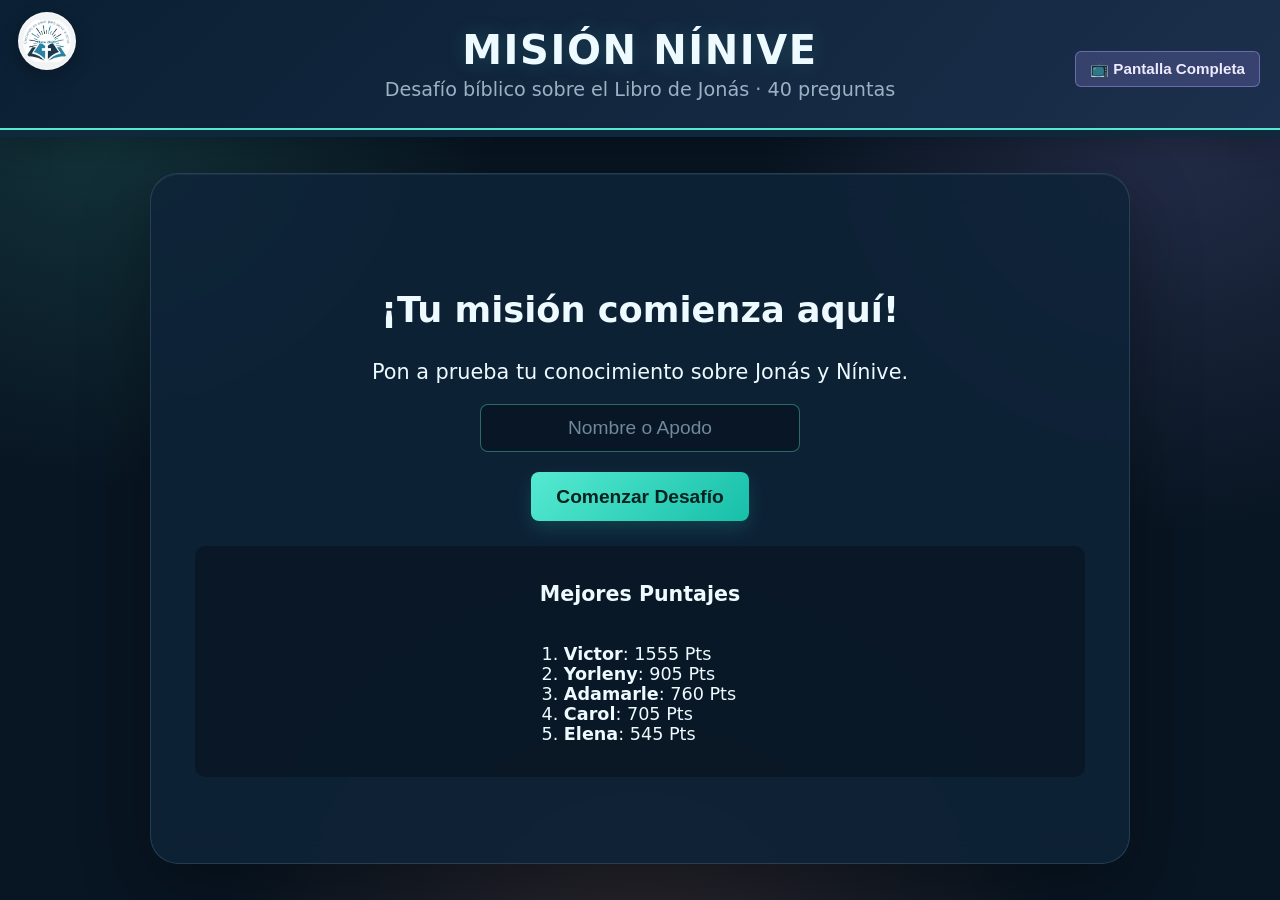
==== index.html @ 6a7923e5 "Conectar ranking compartido con Supabase" ====
<!DOCTYPE html>
<html lang="es">
<head>
<meta charset="UTF-8">
<meta name="viewport" content="width=device-width, initial-scale=1.0">
<title>Misión Nínive · Desafío Bíblico sobre Jonás</title>

<style>
/* ========= CONFIGURACIÓN GLOBAL Y ESCALADO ARMÓNICO ========= */
* {
    box-sizing: border-box;
}

html, body {
    height: 100%;
    margin: 0;
    padding: 0;
}

body {
    font-family: 'Segoe UI', Tahoma, Geneva, Verdana, sans-serif;
    background: linear-gradient(135deg, #ffd9e6 0%, #ffb6c9 35%, #f582ae 70%, #d9578f 100%);
    background-attachment: fixed;
    color: #5c1a3a;
    text-align: center;
    overflow-x: hidden;
    display: flex;
    flex-direction: column;
    justify-content: space-between;
}

header {
    background: linear-gradient(135deg, #e0578f, #c8447a);
    padding: clamp(10px, 2vh, 25px) 15px;
    box-shadow: 0 4px 20px rgba(140,20,70,.35);
    position: relative;
    flex-shrink: 0;
    border-bottom: 4px solid #ffe0a3;
}

h1 {
    margin: 0;
    color: #fff3d6;
    font-size: clamp(1.3rem, 3.5vw, 2.5rem);
    text-shadow: 0 3px 4px rgba(0,0,0,0.25);
}

header p {
    margin: 5px 0 0 0;
    color: #ffe9f2;
    font-size: clamp(0.8rem, 1.5vw, 1.2rem);
}

#barra-progreso-contenedor {
    width: 100%;
    height: clamp(4px, 0.8vh, 8px);
    background: #7a1f4d;
    position: relative;
    flex-shrink: 0;
}

#barra-progreso {
    height: 100%;
    width: 0%;
    background: linear-gradient(90deg, #ffd166, #ff6fa5);
    transition: width 0.4s ease;
}

/* ========= CONTENEDOR PRINCIPAL ========= */
#contenedor {
    width: 95%;
    max-width: 1200px;
    margin: auto;
    padding: clamp(10px, 2vw, 30px);
    flex-grow: 1;
    display: flex;
    flex-direction: column;
    justify-content: center;
}

.fade-in {
    animation: fadeIn 0.4s ease forwards;
}
@keyframes fadeIn {
    from { opacity: 0; transform: translateY(10px); }
    to { opacity: 1; transform: translateY(0); }
}

/* ========= ELEMENTOS DEL JUEGO ========= */
#nivel {
    font-size: clamp(1rem, 2vw, 1.5rem);
    color: #8a1150;
    margin-bottom: 6px;
    font-weight: bold;
}

#puntaje {
    font-size: clamp(1rem, 1.8vw, 1.4rem);
    margin-bottom: 10px;
    background: rgba(255,255,255,0.55);
    display: inline-block;
    padding: 6px 18px;
    border-radius: 20px;
    color: #8a1150;
    box-shadow: 0 2px 8px rgba(140,20,70,0.15);
}

#temporizador {
    font-size: clamp(2.2rem, 5vw, 4rem);
    color: #d9578f;
    margin-bottom: 10px;
    font-weight: bold;
    text-shadow: 0 0 12px rgba(217,87,143,0.4);
    line-height: 1;
}

.tiempo-critico {
    animation: pulso 0.9s infinite alternate;
    color: #c8102e !important;
}
@keyframes pulso {
    from { transform: scale(1); }
    to { transform: scale(1.12); }
}

#pregunta {
    font-size: clamp(1.2rem, 2.8vw, 2.2rem);
    margin: clamp(10px, 2vh, 25px) 0;
    font-weight: 600;
    line-height: 1.35;
    color: #6d1240;
}

/* ========= OPCIONES Y BOTONES ESCALABLES ========= */
.opcion {
    display: block;
    width: 100%;
    max-width: 850px;
    margin: clamp(6px, 1.2vh, 14px) auto;
    padding: clamp(12px, 2vh, 20px);
    border: 2px solid #f2a6c4;
    border-radius: 14px;
    background: #fff5f9;
    color: #7a1f4d;
    font-size: clamp(1rem, 2vw, 1.35rem);
    cursor: pointer;
    transition: all 0.2s ease;
    box-shadow: 0 4px 6px rgba(140,20,70,0.1);
}

.opcion:hover:not(:disabled) {
    background: #ffe0ec;
    border-color: #d9578f;
    transform: translateY(-2px);
    box-shadow: 0 6px 12px rgba(140,20,70,0.2);
}

.correcta {
    background: #6bbf8e !important;
    border-color: #6bbf8e !important;
    color: #ffffff !important;
}

.incorrecta {
    background: #e35d78 !important;
    border-color: #e35d78 !important;
    color: #ffffff !important;
}

button, .btn-accion {
    padding: clamp(8px, 1.5vh, 16px) clamp(16px, 2vw, 32px);
    border: none;
    border-radius: 8px;
    cursor: pointer;
    margin: 5px;
    font-size: clamp(0.9rem, 1.5vw, 1.2rem);
    background: linear-gradient(135deg, #ffd166, #ffb84d);
    color: #6d1240;
    font-weight: bold;
    transition: all 0.2s;
    box-shadow: 0 3px 8px rgba(140,20,70,0.2);
}

button:hover:not(:disabled), .btn-accion:hover:not(:disabled) {
    background: linear-gradient(135deg, #ffe0a3, #ffd166);
    box-shadow: 0 4px 12px rgba(140,20,70,0.3);
}

#siguiente {
    display: none;
    background: linear-gradient(135deg, #ff8fb3, #e0578f);
    color: #fff3d6;
    font-size: clamp(1.1rem, 2vw, 1.5rem);
    padding: clamp(10px, 1.8vh, 18px) clamp(20px, 3vw, 40px);
    margin-top: 15px;
}

.panel-comodines {
    display: flex;
    justify-content: center;
    gap: 10px;
    flex-wrap: wrap;
    margin-bottom: 10px;
}

.comodin {
    background: linear-gradient(135deg, #ffe0a3, #ffd166);
    color: #6d1240;
    font-weight: bold;
    border-radius: 20px;
    padding: clamp(6px, 1vh, 10px) clamp(12px, 1.5vw, 20px);
    font-size: clamp(0.85rem, 1.3vw, 1.1rem);
}

#resultado {
    margin-top: 15px;
    font-size: clamp(1rem, 2vw, 1.3rem);
    font-weight: bold;
    color: #6d1240;
}

.caja-explicacion {
    background: rgba(255, 245, 249, 0.95);
    border-left: 5px solid #d9578f;
    padding: clamp(10px, 1.5vh, 18px);
    margin: 15px auto;
    max-width: 850px;
    border-radius: 0 8px 8px 0;
    text-align: left;
    font-size: clamp(0.9rem, 1.6vw, 1.15rem);
    line-height: 1.4;
    color: #6d1240;
    box-shadow: 0 2px 10px rgba(140,20,70,0.12);
}

.btn-fullscreen {
    position: absolute;
    right: 15px;
    top: 50%;
    transform: translateY(-50%);
    background: linear-gradient(135deg, #ffe0a3, #ffd166);
    color: #6d1240;
    border: none;
    padding: 8px 14px;
    font-size: clamp(0.75rem, 1.2vw, 0.95rem);
    border-radius: 6px;
    font-weight: bold;
    cursor: pointer;
}

.caja-votacion-envivo {
    background: linear-gradient(135deg, #fff0f6, #ffe0ec);
    padding: clamp(12px, 2vh, 20px);
    border-radius: 12px;
    margin: 15px auto;
    max-width: 650px;
    box-shadow: 0 6px 20px rgba(140,20,70,0.25);
    border: 2px solid #ffd166;
    color: #6d1240;
}

#ranking {
    margin-top: 20px;
    background: rgba(255,255,255,0.5);
    padding: 15px;
    border-radius: 10px;
    font-size: clamp(0.9rem, 1.5vw, 1.1rem);
    color: #6d1240;
}

.input-nombre {
    padding: 12px;
    font-size: clamp(1rem, 1.8vw, 1.2rem);
    border-radius: 8px;
    border: 2px solid #f2a6c4;
    background: #fff5f9;
    color: #6d1240;
    margin-bottom: 15px;
    width: 80%;
    max-width: 320px;
    text-align: center;
}

.bono-aviso {
    color: #2a8a5f;
    font-size: clamp(0.85rem, 1.4vw, 1rem);
    font-weight: bold;
    display: block;
    margin-top: 5px;
}

/* ========= NUEVA IDENTIDAD VISUAL: MISIÓN NÍNIVE ========= */
:root {
    --noche: #081522;
    --panel: rgba(15, 36, 56, 0.86);
    --panel-claro: rgba(24, 52, 77, 0.9);
    --turquesa: #55ead1;
    --turquesa-profundo: #17bfa9;
    --coral: #ff8d70;
    --lavanda: #a99cff;
    --texto: #edfaff;
    --texto-suave: #9bb2c4;
}

html { background: var(--noche); }

body {
    background:
        radial-gradient(circle at 8% 10%, rgba(85, 234, 209, 0.15), transparent 28%),
        radial-gradient(circle at 92% 12%, rgba(169, 156, 255, 0.18), transparent 30%),
        radial-gradient(circle at 50% 110%, rgba(255, 141, 112, 0.15), transparent 36%),
        var(--noche);
    color: var(--texto);
    font-family: Inter, ui-sans-serif, system-ui, -apple-system, BlinkMacSystemFont, "Segoe UI", sans-serif;
}

body::before,
body::after { display: none; }

header {
    background: linear-gradient(135deg, rgba(10, 31, 51, 0.97), rgba(28, 47, 76, 0.97));
    border-bottom: 2px solid var(--turquesa);
    box-shadow: 0 10px 35px rgba(0, 0, 0, 0.3);
    padding: clamp(18px, 3vh, 32px) 15px;
}

.logo-esquina {
    position: absolute;
    top: 12px;
    left: 18px;
    width: 58px;
    height: 58px;
    padding: 4px;
    object-fit: contain;
    border: 1px solid rgba(255, 255, 255, 0.5);
    border-radius: 50%;
    background: rgba(255, 255, 255, 0.95);
    box-shadow: 0 5px 18px rgba(0, 0, 0, 0.25);
}

header h1,
header p { padding-left: 72px; padding-right: 72px; }

h1 {
    color: var(--texto);
    letter-spacing: 0.04em;
    text-shadow: 0 0 22px rgba(85, 234, 209, 0.16);
}

header p { color: var(--texto-suave); }

#barra-progreso-contenedor { height: 7px; background: #10283c; }

#barra-progreso {
    background: linear-gradient(90deg, var(--turquesa), var(--lavanda), var(--coral));
    box-shadow: 0 0 16px rgba(85, 234, 209, 0.55);
}

#contenedor {
    max-width: 980px;
    margin: clamp(18px, 4vh, 45px) auto;
    padding: clamp(20px, 4vw, 44px);
    border: 1px solid rgba(143, 193, 214, 0.18);
    border-radius: 28px;
    background: var(--panel);
    box-shadow: 0 24px 70px rgba(0, 0, 0, 0.3), inset 0 1px 0 rgba(255, 255, 255, 0.06);
    backdrop-filter: blur(16px);
}

#nivel,
#puntaje { color: var(--turquesa) !important; }

#puntaje {
    background: rgba(85, 234, 209, 0.1);
    border: 1px solid rgba(85, 234, 209, 0.2);
    box-shadow: none;
}

#temporizador {
    color: var(--coral);
    text-shadow: 0 0 22px rgba(255, 141, 112, 0.38);
}

#pregunta {
    color: var(--texto) !important;
    font-weight: 700;
    letter-spacing: -0.02em;
}

#contenedor h1,
#contenedor h2,
#contenedor h3,
#contenedor p { color: var(--texto) !important; }

#contenedor > .fade-in > div[style*="color"] {
    color: var(--turquesa) !important;
}

.opcion {
    max-width: 780px;
    border: 1px solid rgba(143, 193, 214, 0.22);
    background: var(--panel-claro);
    color: var(--texto);
    box-shadow: 0 8px 20px rgba(0, 0, 0, 0.16);
    text-align: left;
}

.opcion:hover:not(:disabled) {
    background: rgba(36, 78, 101, 0.95);
    border-color: var(--turquesa);
    box-shadow: 0 8px 24px rgba(85, 234, 209, 0.14);
}

.correcta { background: #168b78 !important; border-color: var(--turquesa) !important; }
.incorrecta { background: #b94e56 !important; border-color: var(--coral) !important; }

button,
.btn-accion {
    background: linear-gradient(135deg, var(--turquesa), var(--turquesa-profundo));
    color: #06221f;
    box-shadow: 0 8px 18px rgba(23, 191, 169, 0.2);
}

button:hover:not(:disabled),
.btn-accion:hover:not(:disabled) {
    background: linear-gradient(135deg, #91f6e5, var(--turquesa));
    box-shadow: 0 10px 24px rgba(85, 234, 209, 0.28);
}

#siguiente {
    background: linear-gradient(135deg, var(--coral), #ee668b);
    color: white;
    box-shadow: 0 8px 20px rgba(255, 141, 112, 0.24);
}

.panel-comodines { margin: 20px 0; }

.comodin {
    background: rgba(169, 156, 255, 0.16);
    border: 1px solid rgba(169, 156, 255, 0.5);
    color: #ddd8ff;
    box-shadow: none;
}

.comodin:hover:not(:disabled) { background: rgba(169, 156, 255, 0.3); }

#resultado,
.caja-explicacion,
#ranking { color: var(--texto) !important; }

.caja-explicacion,
#ranking {
    background: rgba(8, 21, 34, 0.7);
    border-color: var(--turquesa);
    box-shadow: none;
}

.caja-explicacion strong,
.bono-aviso { color: var(--turquesa) !important; }

.input-nombre {
    border: 1px solid rgba(85, 234, 209, 0.4);
    background: rgba(8, 21, 34, 0.8);
    color: var(--texto);
}

.input-nombre::placeholder { color: #6f899d; }

.btn-fullscreen {
    background: rgba(169, 156, 255, 0.2);
    border: 1px solid rgba(169, 156, 255, 0.45);
    color: #eeeaff;
    box-shadow: none;
}

@media (max-width: 600px) {
    #contenedor { width: calc(100% - 20px); border-radius: 20px; }
    .logo-esquina { top: 10px; left: 10px; width: 48px; height: 48px; }
    header h1,
    header p { padding-left: 58px; padding-right: 58px; }
}

@media (max-width: 600px) {
    header { padding: 12px 5px; }
    .btn-fullscreen { position: relative; right: auto; top: auto; transform: none; margin-top: 6px; display: inline-block; }
}
</style>
</head>

<body>

<header>
    <img class="logo-esquina" src="logo.png" alt="Logo Creciendo en amor para servir a otros">
    <h1>MISIÓN NÍNIVE</h1>
    <p>Desafío bíblico sobre el Libro de Jonás · 40 preguntas</p>
    <button class="btn-fullscreen" onclick="toggleFullscreen()">📺 Pantalla Completa</button>
</header>
<div id="barra-progreso-contenedor"><div id="barra-progreso"></div></div>

<div id="contenedor" class="fade-in"></div>

<script>

eval(new TextDecoder().decode(Uint8Array.from(atob('[base64]/SGFjaWEgZMOzbmRlIGRlY2lkacOzIGlyIEpvbsOhcyBlbiBsdWdhciBkZSBvYmVkZWNlciBhIERpb3M/[base64]/[base64]/[base64]/[base64]/[base64]/[base64]/QSBxdcOpIGNpdWRhZCBmdWUgZW52aWFkbyBKb27DoXMgcGFyYSBwcmVkaWNhciBlbCBtZW5zYWplIGRlIERpb3M/[base64]/[base64]/[base64]/[base64]/[base64]/Q8OzbW8gZGVzY3JpYmUgSm9uw6FzIHN1IGxpYmVyYWNpw7NuIGRlbCB2aWVudHJlIGRlbCBwZXo/[base64]/Q8OzbW8gcmVhY2Npb25hcm9uIGxvcyBoYWJpdGFudGVzIGRlIE7DrW5pdmUgYWwgbWVuc2FqZSBkZSBKb27DoXM/[base64]/[base64]/[base64]/[base64]/[base64]/[base64]/[base64]/UXXDqSBvY3VycmnDsyBjb24gbGEgcGxhbnRhIGRlIHJpY2lubyBxdWUgRGlvcyBoaXpvIGNyZWNlciBwYXJhIGRhciBzb21icmEgYSBKb27DoXM/[base64]/[base64]/[base64]/[base64]/[base64]/[base64]/[base64]'), c => c.charCodeAt(0))));
</script>
</body>
</html>
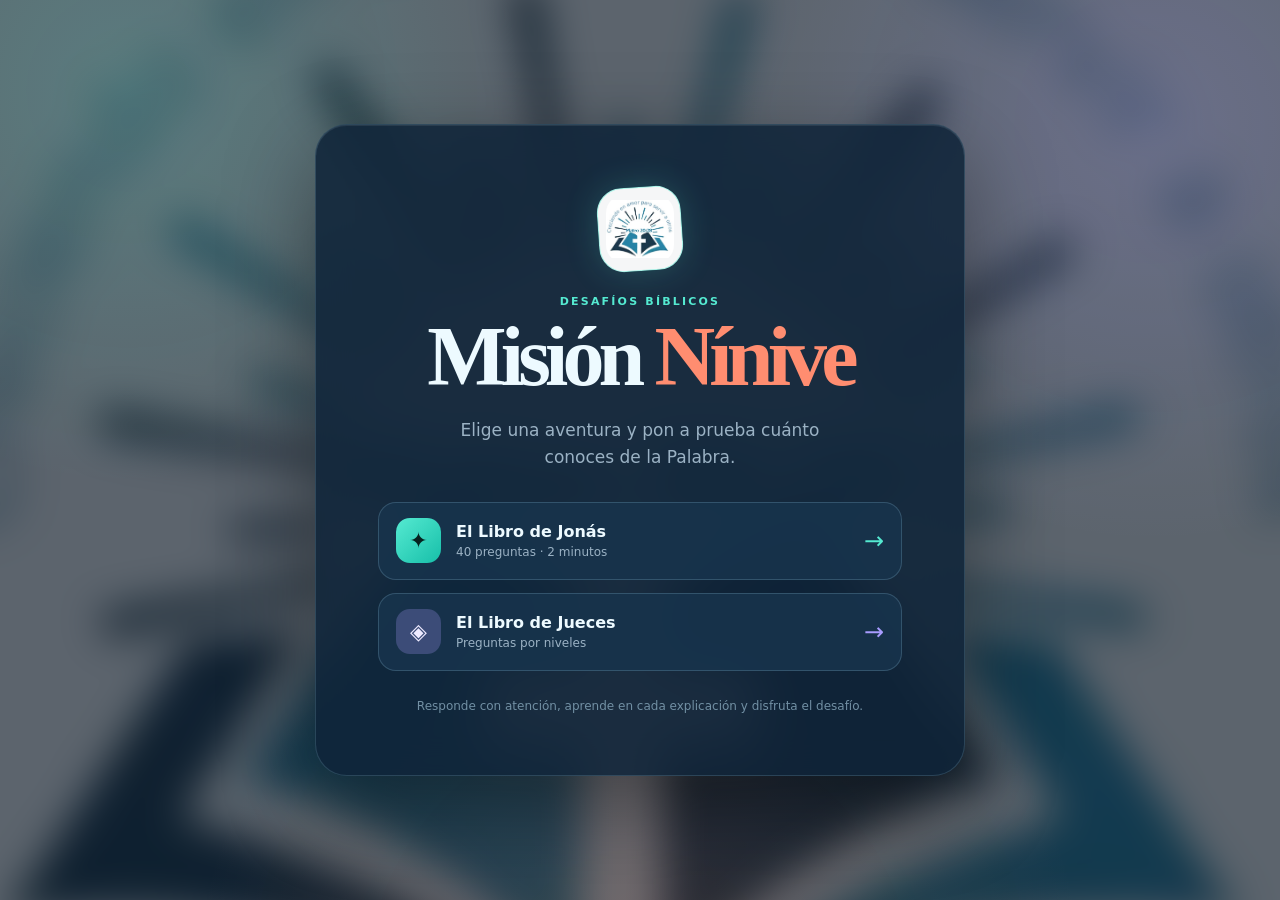
==== commit 237b8c4e: "Agregar portada y desafío del Libro de Jueces" ====
--- a/index.html
+++ b/index.html
@@ -1,507 +1,36 @@
-<!DOCTYPE html>
+<!doctype html>
 <html lang="es">
 <head>
-<meta charset="UTF-8">
-<meta name="viewport" content="width=device-width, initial-scale=1.0">
-<title>Misión Nínive · Desafío Bíblico sobre Jonás</title>
+    <meta charset="UTF-8">
+    <meta name="viewport" content="width=device-width, initial-scale=1.0">
+    <meta name="description" content="Misión Nínive: desafíos bíblicos sobre Jonás y Jueces.">
+    <title>Misión Nínive · Desafíos bíblicos</title>
+    <link rel="icon" type="image/png" href="logo.png?v=3">
+    <link rel="stylesheet" href="portal.css">
+</head>
+<body>
+    <main class="portal-shell">
+        <section class="portal-card" aria-labelledby="portal-title">
+            <div class="brand-chip"><img src="logo.png" alt="Creciendo en amor para servir a otros"></div>
+            <p class="eyebrow">DESAFÍOS BÍBLICOS</p>
+            <h1 id="portal-title">Misión <span>Nínive</span></h1>
+            <p class="lead">Elige una aventura y pon a prueba cuánto conoces de la Palabra.</p>
 
-<style>
-/* ========= CONFIGURACIÓN GLOBAL Y ESCALADO ARMÓNICO ========= */
-* {
-    box-sizing: border-box;
-}
+            <div class="game-options">
+                <a class="game-option game-option-primary" href="jonas.html">
+                    <span class="option-icon">✦</span>
+                    <span class="option-copy"><strong>El Libro de Jonás</strong><small>40 preguntas · 2 minutos</small></span>
+                    <span class="arrow" aria-hidden="true">→</span>
+                </a>
+                <a class="game-option game-option-secondary" href="jueces.html">
+                    <span class="option-icon">◈</span>
+                    <span class="option-copy"><strong>El Libro de Jueces</strong><small>Preguntas por niveles</small></span>
+                    <span class="arrow" aria-hidden="true">→</span>
+                </a>
+            </div>
 
-html, body {
-    height: 100%;
-    margin: 0;
-    padding: 0;
-}
-
-body {
-    font-family: 'Segoe UI', Tahoma, Geneva, Verdana, sans-serif;
-    background: linear-gradient(135deg, #ffd9e6 0%, #ffb6c9 35%, #f582ae 70%, #d9578f 100%);
-    background-attachment: fixed;
-    color: #5c1a3a;
-    text-align: center;
-    overflow-x: hidden;
-    display: flex;
-    flex-direction: column;
-    justify-content: space-between;
-}
-
-header {
-    background: linear-gradient(135deg, #e0578f, #c8447a);
-    padding: clamp(10px, 2vh, 25px) 15px;
-    box-shadow: 0 4px 20px rgba(140,20,70,.35);
-    position: relative;
-    flex-shrink: 0;
-    border-bottom: 4px solid #ffe0a3;
-}
-
-h1 {
-    margin: 0;
-    color: #fff3d6;
-    font-size: clamp(1.3rem, 3.5vw, 2.5rem);
-    text-shadow: 0 3px 4px rgba(0,0,0,0.25);
-}
-
-header p {
-    margin: 5px 0 0 0;
-    color: #ffe9f2;
-    font-size: clamp(0.8rem, 1.5vw, 1.2rem);
-}
-
-#barra-progreso-contenedor {
-    width: 100%;
-    height: clamp(4px, 0.8vh, 8px);
-    background: #7a1f4d;
-    position: relative;
-    flex-shrink: 0;
-}
-
-#barra-progreso {
-    height: 100%;
-    width: 0%;
-    background: linear-gradient(90deg, #ffd166, #ff6fa5);
-    transition: width 0.4s ease;
-}
-
-/* ========= CONTENEDOR PRINCIPAL ========= */
-#contenedor {
-    width: 95%;
-    max-width: 1200px;
-    margin: auto;
-    padding: clamp(10px, 2vw, 30px);
-    flex-grow: 1;
-    display: flex;
-    flex-direction: column;
-    justify-content: center;
-}
-
-.fade-in {
-    animation: fadeIn 0.4s ease forwards;
-}
-@keyframes fadeIn {
-    from { opacity: 0; transform: translateY(10px); }
-    to { opacity: 1; transform: translateY(0); }
-}
-
-/* ========= ELEMENTOS DEL JUEGO ========= */
-#nivel {
-    font-size: clamp(1rem, 2vw, 1.5rem);
-    color: #8a1150;
-    margin-bottom: 6px;
-    font-weight: bold;
-}
-
-#puntaje {
-    font-size: clamp(1rem, 1.8vw, 1.4rem);
-    margin-bottom: 10px;
-    background: rgba(255,255,255,0.55);
-    display: inline-block;
-    padding: 6px 18px;
-    border-radius: 20px;
-    color: #8a1150;
-    box-shadow: 0 2px 8px rgba(140,20,70,0.15);
-}
-
-#temporizador {
-    font-size: clamp(2.2rem, 5vw, 4rem);
-    color: #d9578f;
-    margin-bottom: 10px;
-    font-weight: bold;
-    text-shadow: 0 0 12px rgba(217,87,143,0.4);
-    line-height: 1;
-}
-
-.tiempo-critico {
-    animation: pulso 0.9s infinite alternate;
-    color: #c8102e !important;
-}
-@keyframes pulso {
-    from { transform: scale(1); }
-    to { transform: scale(1.12); }
-}
-
-#pregunta {
-    font-size: clamp(1.2rem, 2.8vw, 2.2rem);
-    margin: clamp(10px, 2vh, 25px) 0;
-    font-weight: 600;
-    line-height: 1.35;
-    color: #6d1240;
-}
-
-/* ========= OPCIONES Y BOTONES ESCALABLES ========= */
-.opcion {
-    display: block;
-    width: 100%;
-    max-width: 850px;
-    margin: clamp(6px, 1.2vh, 14px) auto;
-    padding: clamp(12px, 2vh, 20px);
-    border: 2px solid #f2a6c4;
-    border-radius: 14px;
-    background: #fff5f9;
-    color: #7a1f4d;
-    font-size: clamp(1rem, 2vw, 1.35rem);
-    cursor: pointer;
-    transition: all 0.2s ease;
-    box-shadow: 0 4px 6px rgba(140,20,70,0.1);
-}
-
-.opcion:hover:not(:disabled) {
-    background: #ffe0ec;
-    border-color: #d9578f;
-    transform: translateY(-2px);
-    box-shadow: 0 6px 12px rgba(140,20,70,0.2);
-}
-
-.correcta {
-    background: #6bbf8e !important;
-    border-color: #6bbf8e !important;
-    color: #ffffff !important;
-}
-
-.incorrecta {
-    background: #e35d78 !important;
-    border-color: #e35d78 !important;
-    color: #ffffff !important;
-}
-
-button, .btn-accion {
-    padding: clamp(8px, 1.5vh, 16px) clamp(16px, 2vw, 32px);
-    border: none;
-    border-radius: 8px;
-    cursor: pointer;
-    margin: 5px;
-    font-size: clamp(0.9rem, 1.5vw, 1.2rem);
-    background: linear-gradient(135deg, #ffd166, #ffb84d);
-    color: #6d1240;
-    font-weight: bold;
-    transition: all 0.2s;
-    box-shadow: 0 3px 8px rgba(140,20,70,0.2);
-}
-
-button:hover:not(:disabled), .btn-accion:hover:not(:disabled) {
-    background: linear-gradient(135deg, #ffe0a3, #ffd166);
-    box-shadow: 0 4px 12px rgba(140,20,70,0.3);
-}
-
-#siguiente {
-    display: none;
-    background: linear-gradient(135deg, #ff8fb3, #e0578f);
-    color: #fff3d6;
-    font-size: clamp(1.1rem, 2vw, 1.5rem);
-    padding: clamp(10px, 1.8vh, 18px) clamp(20px, 3vw, 40px);
-    margin-top: 15px;
-}
-
-.panel-comodines {
-    display: flex;
-    justify-content: center;
-    gap: 10px;
-    flex-wrap: wrap;
-    margin-bottom: 10px;
-}
-
-.comodin {
-    background: linear-gradient(135deg, #ffe0a3, #ffd166);
-    color: #6d1240;
-    font-weight: bold;
-    border-radius: 20px;
-    padding: clamp(6px, 1vh, 10px) clamp(12px, 1.5vw, 20px);
-    font-size: clamp(0.85rem, 1.3vw, 1.1rem);
-}
-
-#resultado {
-    margin-top: 15px;
-    font-size: clamp(1rem, 2vw, 1.3rem);
-    font-weight: bold;
-    color: #6d1240;
-}
-
-.caja-explicacion {
-    background: rgba(255, 245, 249, 0.95);
-    border-left: 5px solid #d9578f;
-    padding: clamp(10px, 1.5vh, 18px);
-    margin: 15px auto;
-    max-width: 850px;
-    border-radius: 0 8px 8px 0;
-    text-align: left;
-    font-size: clamp(0.9rem, 1.6vw, 1.15rem);
-    line-height: 1.4;
-    color: #6d1240;
-    box-shadow: 0 2px 10px rgba(140,20,70,0.12);
-}
-
-.btn-fullscreen {
-    position: absolute;
-    right: 15px;
-    top: 50%;
-    transform: translateY(-50%);
-    background: linear-gradient(135deg, #ffe0a3, #ffd166);
-    color: #6d1240;
-    border: none;
-    padding: 8px 14px;
-    font-size: clamp(0.75rem, 1.2vw, 0.95rem);
-    border-radius: 6px;
-    font-weight: bold;
-    cursor: pointer;
-}
-
-.caja-votacion-envivo {
-    background: linear-gradient(135deg, #fff0f6, #ffe0ec);
-    padding: clamp(12px, 2vh, 20px);
-    border-radius: 12px;
-    margin: 15px auto;
-    max-width: 650px;
-    box-shadow: 0 6px 20px rgba(140,20,70,0.25);
-    border: 2px solid #ffd166;
-    color: #6d1240;
-}
-
-#ranking {
-    margin-top: 20px;
-    background: rgba(255,255,255,0.5);
-    padding: 15px;
-    border-radius: 10px;
-    font-size: clamp(0.9rem, 1.5vw, 1.1rem);
-    color: #6d1240;
-}
-
-.input-nombre {
-    padding: 12px;
-    font-size: clamp(1rem, 1.8vw, 1.2rem);
-    border-radius: 8px;
-    border: 2px solid #f2a6c4;
-    background: #fff5f9;
-    color: #6d1240;
-    margin-bottom: 15px;
-    width: 80%;
-    max-width: 320px;
-    text-align: center;
-}
-
-.bono-aviso {
-    color: #2a8a5f;
-    font-size: clamp(0.85rem, 1.4vw, 1rem);
-    font-weight: bold;
-    display: block;
-    margin-top: 5px;
-}
-
-/* ========= NUEVA IDENTIDAD VISUAL: MISIÓN NÍNIVE ========= */
-:root {
-    --noche: #081522;
-    --panel: rgba(15, 36, 56, 0.86);
-    --panel-claro: rgba(24, 52, 77, 0.9);
-    --turquesa: #55ead1;
-    --turquesa-profundo: #17bfa9;
-    --coral: #ff8d70;
-    --lavanda: #a99cff;
-    --texto: #edfaff;
-    --texto-suave: #9bb2c4;
-}
-
-html { background: var(--noche); }
-
-body {
-    background:
-        radial-gradient(circle at 8% 10%, rgba(85, 234, 209, 0.15), transparent 28%),
-        radial-gradient(circle at 92% 12%, rgba(169, 156, 255, 0.18), transparent 30%),
-        radial-gradient(circle at 50% 110%, rgba(255, 141, 112, 0.15), transparent 36%),
-        var(--noche);
-    color: var(--texto);
-    font-family: Inter, ui-sans-serif, system-ui, -apple-system, BlinkMacSystemFont, "Segoe UI", sans-serif;
-}
-
-body::before,
-body::after { display: none; }
-
-header {
-    background: linear-gradient(135deg, rgba(10, 31, 51, 0.97), rgba(28, 47, 76, 0.97));
-    border-bottom: 2px solid var(--turquesa);
-    box-shadow: 0 10px 35px rgba(0, 0, 0, 0.3);
-    padding: clamp(18px, 3vh, 32px) 15px;
-}
-
-.logo-esquina {
-    position: absolute;
-    top: 12px;
-    left: 18px;
-    width: 58px;
-    height: 58px;
-    padding: 4px;
-    object-fit: contain;
-    border: 1px solid rgba(255, 255, 255, 0.5);
-    border-radius: 50%;
-    background: rgba(255, 255, 255, 0.95);
-    box-shadow: 0 5px 18px rgba(0, 0, 0, 0.25);
-}
-
-header h1,
-header p { padding-left: 72px; padding-right: 72px; }
-
-h1 {
-    color: var(--texto);
-    letter-spacing: 0.04em;
-    text-shadow: 0 0 22px rgba(85, 234, 209, 0.16);
-}
-
-header p { color: var(--texto-suave); }
-
-#barra-progreso-contenedor { height: 7px; background: #10283c; }
-
-#barra-progreso {
-    background: linear-gradient(90deg, var(--turquesa), var(--lavanda), var(--coral));
-    box-shadow: 0 0 16px rgba(85, 234, 209, 0.55);
-}
-
-#contenedor {
-    max-width: 980px;
-    margin: clamp(18px, 4vh, 45px) auto;
-    padding: clamp(20px, 4vw, 44px);
-    border: 1px solid rgba(143, 193, 214, 0.18);
-    border-radius: 28px;
-    background: var(--panel);
-    box-shadow: 0 24px 70px rgba(0, 0, 0, 0.3), inset 0 1px 0 rgba(255, 255, 255, 0.06);
-    backdrop-filter: blur(16px);
-}
-
-#nivel,
-#puntaje { color: var(--turquesa) !important; }
-
-#puntaje {
-    background: rgba(85, 234, 209, 0.1);
-    border: 1px solid rgba(85, 234, 209, 0.2);
-    box-shadow: none;
-}
-
-#temporizador {
-    color: var(--coral);
-    text-shadow: 0 0 22px rgba(255, 141, 112, 0.38);
-}
-
-#pregunta {
-    color: var(--texto) !important;
-    font-weight: 700;
-    letter-spacing: -0.02em;
-}
-
-#contenedor h1,
-#contenedor h2,
-#contenedor h3,
-#contenedor p { color: var(--texto) !important; }
-
-#contenedor > .fade-in > div[style*="color"] {
-    color: var(--turquesa) !important;
-}
-
-.opcion {
-    max-width: 780px;
-    border: 1px solid rgba(143, 193, 214, 0.22);
-    background: var(--panel-claro);
-    color: var(--texto);
-    box-shadow: 0 8px 20px rgba(0, 0, 0, 0.16);
-    text-align: left;
-}
-
-.opcion:hover:not(:disabled) {
-    background: rgba(36, 78, 101, 0.95);
-    border-color: var(--turquesa);
-    box-shadow: 0 8px 24px rgba(85, 234, 209, 0.14);
-}
-
-.correcta { background: #168b78 !important; border-color: var(--turquesa) !important; }
-.incorrecta { background: #b94e56 !important; border-color: var(--coral) !important; }
-
-button,
-.btn-accion {
-    background: linear-gradient(135deg, var(--turquesa), var(--turquesa-profundo));
-    color: #06221f;
-    box-shadow: 0 8px 18px rgba(23, 191, 169, 0.2);
-}
-
-button:hover:not(:disabled),
-.btn-accion:hover:not(:disabled) {
-    background: linear-gradient(135deg, #91f6e5, var(--turquesa));
-    box-shadow: 0 10px 24px rgba(85, 234, 209, 0.28);
-}
-
-#siguiente {
-    background: linear-gradient(135deg, var(--coral), #ee668b);
-    color: white;
-    box-shadow: 0 8px 20px rgba(255, 141, 112, 0.24);
-}
-
-.panel-comodines { margin: 20px 0; }
-
-.comodin {
-    background: rgba(169, 156, 255, 0.16);
-    border: 1px solid rgba(169, 156, 255, 0.5);
-    color: #ddd8ff;
-    box-shadow: none;
-}
-
-.comodin:hover:not(:disabled) { background: rgba(169, 156, 255, 0.3); }
-
-#resultado,
-.caja-explicacion,
-#ranking { color: var(--texto) !important; }
-
-.caja-explicacion,
-#ranking {
-    background: rgba(8, 21, 34, 0.7);
-    border-color: var(--turquesa);
-    box-shadow: none;
-}
-
-.caja-explicacion strong,
-.bono-aviso { color: var(--turquesa) !important; }
-
-.input-nombre {
-    border: 1px solid rgba(85, 234, 209, 0.4);
-    background: rgba(8, 21, 34, 0.8);
-    color: var(--texto);
-}
-
-.input-nombre::placeholder { color: #6f899d; }
-
-.btn-fullscreen {
-    background: rgba(169, 156, 255, 0.2);
-    border: 1px solid rgba(169, 156, 255, 0.45);
-    color: #eeeaff;
-    box-shadow: none;
-}
-
-@media (max-width: 600px) {
-    #contenedor { width: calc(100% - 20px); border-radius: 20px; }
-    .logo-esquina { top: 10px; left: 10px; width: 48px; height: 48px; }
-    header h1,
-    header p { padding-left: 58px; padding-right: 58px; }
-}
-
-@media (max-width: 600px) {
-    header { padding: 12px 5px; }
-    .btn-fullscreen { position: relative; right: auto; top: auto; transform: none; margin-top: 6px; display: inline-block; }
-}
-</style>
-</head>
-
-<body>
-
-<header>
-    <img class="logo-esquina" src="logo.png" alt="Logo Creciendo en amor para servir a otros">
-    <h1>MISIÓN NÍNIVE</h1>
-    <p>Desafío bíblico sobre el Libro de Jonás · 40 preguntas</p>
-    <button class="btn-fullscreen" onclick="toggleFullscreen()">📺 Pantalla Completa</button>
-</header>
-<div id="barra-progreso-contenedor"><div id="barra-progreso"></div></div>
-
-<div id="contenedor" class="fade-in"></div>
-
-<script>
-
-eval(new TextDecoder().decode(Uint8Array.from(atob('[base64]/SGFjaWEgZMOzbmRlIGRlY2lkacOzIGlyIEpvbsOhcyBlbiBsdWdhciBkZSBvYmVkZWNlciBhIERpb3M/[base64]/[base64]/[base64]/[base64]/[base64]/[base64]/QSBxdcOpIGNpdWRhZCBmdWUgZW52aWFkbyBKb27DoXMgcGFyYSBwcmVkaWNhciBlbCBtZW5zYWplIGRlIERpb3M/[base64]/[base64]/[base64]/[base64]/[base64]/Q8OzbW8gZGVzY3JpYmUgSm9uw6FzIHN1IGxpYmVyYWNpw7NuIGRlbCB2aWVudHJlIGRlbCBwZXo/[base64]/Q8OzbW8gcmVhY2Npb25hcm9uIGxvcyBoYWJpdGFudGVzIGRlIE7DrW5pdmUgYWwgbWVuc2FqZSBkZSBKb27DoXM/[base64]/[base64]/[base64]/[base64]/[base64]/[base64]/[base64]/UXXDqSBvY3VycmnDsyBjb24gbGEgcGxhbnRhIGRlIHJpY2lubyBxdWUgRGlvcyBoaXpvIGNyZWNlciBwYXJhIGRhciBzb21icmEgYSBKb27DoXM/[base64]/[base64]/[base64]/[base64]/[base64]/[base64]/[base64]'), c => c.charCodeAt(0))));
-</script>
+            <p class="portal-note">Responde con atención, aprende en cada explicación y disfruta el desafío.</p>
+        </section>
+    </main>
 </body>
 </html>
--- a/portal.css
+++ b/portal.css
@@ -0,0 +1,72 @@
+:root {
+    --noche: #081522;
+    --panel: rgba(15, 36, 56, 0.86);
+    --panel-claro: rgba(24, 52, 77, 0.9);
+    --turquesa: #55ead1;
+    --turquesa-profundo: #17bfa9;
+    --coral: #ff8d70;
+    --lavanda: #a99cff;
+    --texto: #edfaff;
+    --texto-suave: #9bb2c4;
+}
+
+* { box-sizing: border-box; }
+html, body { min-height: 100%; margin: 0; }
+
+body {
+    position: relative;
+    min-height: 100vh;
+    overflow-x: hidden;
+    color: var(--texto);
+    font-family: Inter, ui-sans-serif, system-ui, -apple-system, BlinkMacSystemFont, "Segoe UI", sans-serif;
+    background: linear-gradient(135deg, rgba(8, 21, 34, .91), rgba(8, 21, 34, .78)), var(--noche);
+}
+
+body::before {
+    position: fixed;
+    z-index: -2;
+    inset: -34px;
+    content: "";
+    background: url("logo.png") center / cover no-repeat;
+    filter: blur(19px);
+    opacity: .34;
+    transform: scale(1.08);
+}
+
+body::after {
+    position: fixed;
+    z-index: -1;
+    inset: 0;
+    content: "";
+    background: radial-gradient(circle at 10% 10%, rgba(85, 234, 209, .18), transparent 28%), radial-gradient(circle at 90% 14%, rgba(169, 156, 255, .2), transparent 30%), radial-gradient(circle at 50% 110%, rgba(255, 141, 112, .16), transparent 38%);
+}
+
+a { color: inherit; text-decoration: none; }
+.portal-shell { display: grid; min-height: 100vh; padding: 30px 20px; place-items: center; }
+.portal-card { width: min(650px, 100%); padding: clamp(28px, 6vw, 62px); text-align: center; border: 1px solid rgba(143, 193, 214, .2); border-radius: 32px; background: var(--panel); box-shadow: 0 28px 90px rgba(0, 0, 0, .36), inset 0 1px 0 rgba(255, 255, 255, .08); backdrop-filter: blur(18px); animation: card-in .6s ease-out; }
+.brand-chip { display: grid; width: 84px; height: 84px; margin: 0 auto 24px; padding: 7px; place-items: center; border: 1px solid rgba(85, 234, 209, .48); border-radius: 25px; background: rgba(255, 255, 255, .96); box-shadow: 0 0 34px rgba(85, 234, 209, .2); transform: rotate(-4deg); }
+.brand-chip img { width: 100%; height: 100%; object-fit: contain; border-radius: 18px; transform: rotate(4deg); }
+.eyebrow { margin: 0 0 10px; color: var(--turquesa); font-size: 11px; font-weight: 800; letter-spacing: .2em; }
+h1 { margin: 0; font-family: Georgia, "Times New Roman", serif; font-size: clamp(50px, 10vw, 84px); letter-spacing: -.07em; line-height: .92; }
+h1 span { color: var(--coral); }
+.lead { max-width: 410px; margin: 22px auto 32px; color: var(--texto-suave); font-size: 17px; line-height: 1.55; }
+.game-options { display: grid; gap: 13px; text-align: left; }
+.game-option { display: flex; align-items: center; gap: 15px; min-height: 78px; padding: 14px 17px; border: 1px solid rgba(143, 193, 214, .24); border-radius: 18px; background: var(--panel-claro); transition: transform .2s ease, border-color .2s ease, box-shadow .2s ease; }
+.game-option:hover { border-color: var(--turquesa); box-shadow: 0 12px 30px rgba(0, 0, 0, .22); transform: translateY(-3px); }
+.game-option-secondary:hover { border-color: var(--lavanda); box-shadow: 0 12px 30px rgba(169, 156, 255, .14); }
+.option-icon { display: grid; width: 45px; height: 45px; flex: 0 0 45px; place-items: center; color: #06221f; font-size: 22px; border-radius: 14px; background: linear-gradient(135deg, var(--turquesa), var(--turquesa-profundo)); }
+.game-option-secondary .option-icon { color: #eeeaff; background: rgba(169, 156, 255, .26); }
+.option-copy { display: flex; flex: 1; flex-direction: column; gap: 4px; }
+.option-copy strong { font-size: 16px; }
+.option-copy small { color: var(--texto-suave); font-size: 12px; }
+.arrow { color: var(--turquesa); font-size: 24px; }
+.game-option-secondary .arrow { color: var(--lavanda); }
+.portal-note { margin: 28px 0 0; color: #7290a4; font-size: 12px; }
+@keyframes card-in { from { opacity: 0; transform: translateY(16px); } to { opacity: 1; transform: translateY(0); } }
+
+@media (max-width: 480px) {
+    .portal-shell { padding: 18px 12px; }
+    .portal-card { border-radius: 24px; }
+    .brand-chip { width: 70px; height: 70px; margin-bottom: 20px; }
+    .lead { font-size: 15px; }
+}
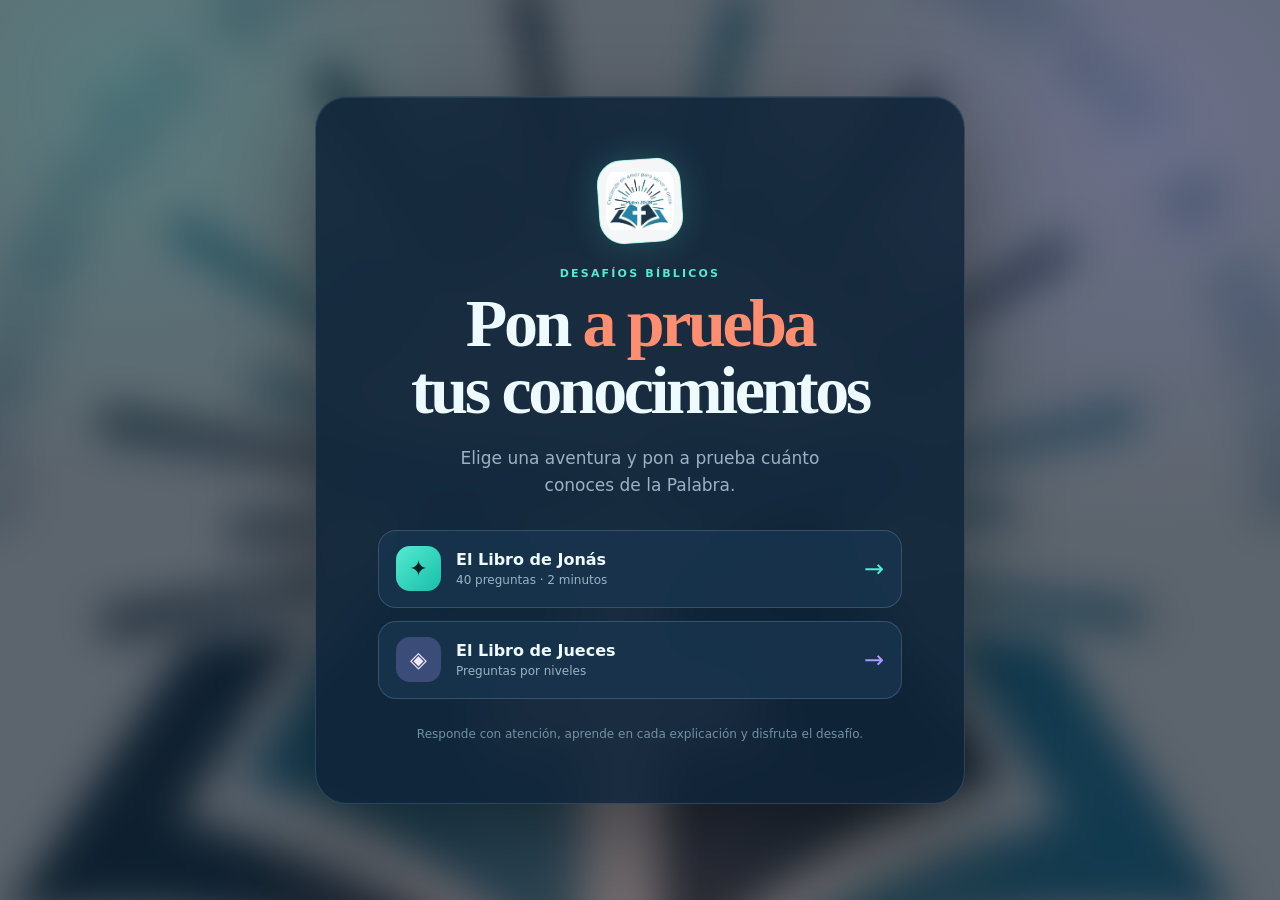
==== commit 96ef4752: "Actualiza mensaje de portada" ====
--- a/index.html
+++ b/index.html
@@ -13,7 +13,7 @@
         <section class="portal-card" aria-labelledby="portal-title">
             <div class="brand-chip"><img src="logo.png" alt="Creciendo en amor para servir a otros"></div>
             <p class="eyebrow">DESAFÍOS BÍBLICOS</p>
-            <h1 id="portal-title">Misión <span>Nínive</span></h1>
+            <h1 id="portal-title">Pon <span>a prueba</span><br>tus conocimientos</h1>
             <p class="lead">Elige una aventura y pon a prueba cuánto conoces de la Palabra.</p>
 
             <div class="game-options">
--- a/portal.css
+++ b/portal.css
@@ -47,7 +47,7 @@
 .brand-chip { display: grid; width: 84px; height: 84px; margin: 0 auto 24px; padding: 7px; place-items: center; border: 1px solid rgba(85, 234, 209, .48); border-radius: 25px; background: rgba(255, 255, 255, .96); box-shadow: 0 0 34px rgba(85, 234, 209, .2); transform: rotate(-4deg); }
 .brand-chip img { width: 100%; height: 100%; object-fit: contain; border-radius: 18px; transform: rotate(4deg); }
 .eyebrow { margin: 0 0 10px; color: var(--turquesa); font-size: 11px; font-weight: 800; letter-spacing: .2em; }
-h1 { margin: 0; font-family: Georgia, "Times New Roman", serif; font-size: clamp(50px, 10vw, 84px); letter-spacing: -.07em; line-height: .92; }
+h1 { margin: 0; font-family: Georgia, "Times New Roman", serif; font-size: clamp(38px, 8vw, 68px); letter-spacing: -.05em; line-height: .98; }
 h1 span { color: var(--coral); }
 .lead { max-width: 410px; margin: 22px auto 32px; color: var(--texto-suave); font-size: 17px; line-height: 1.55; }
 .game-options { display: grid; gap: 13px; text-align: left; }
